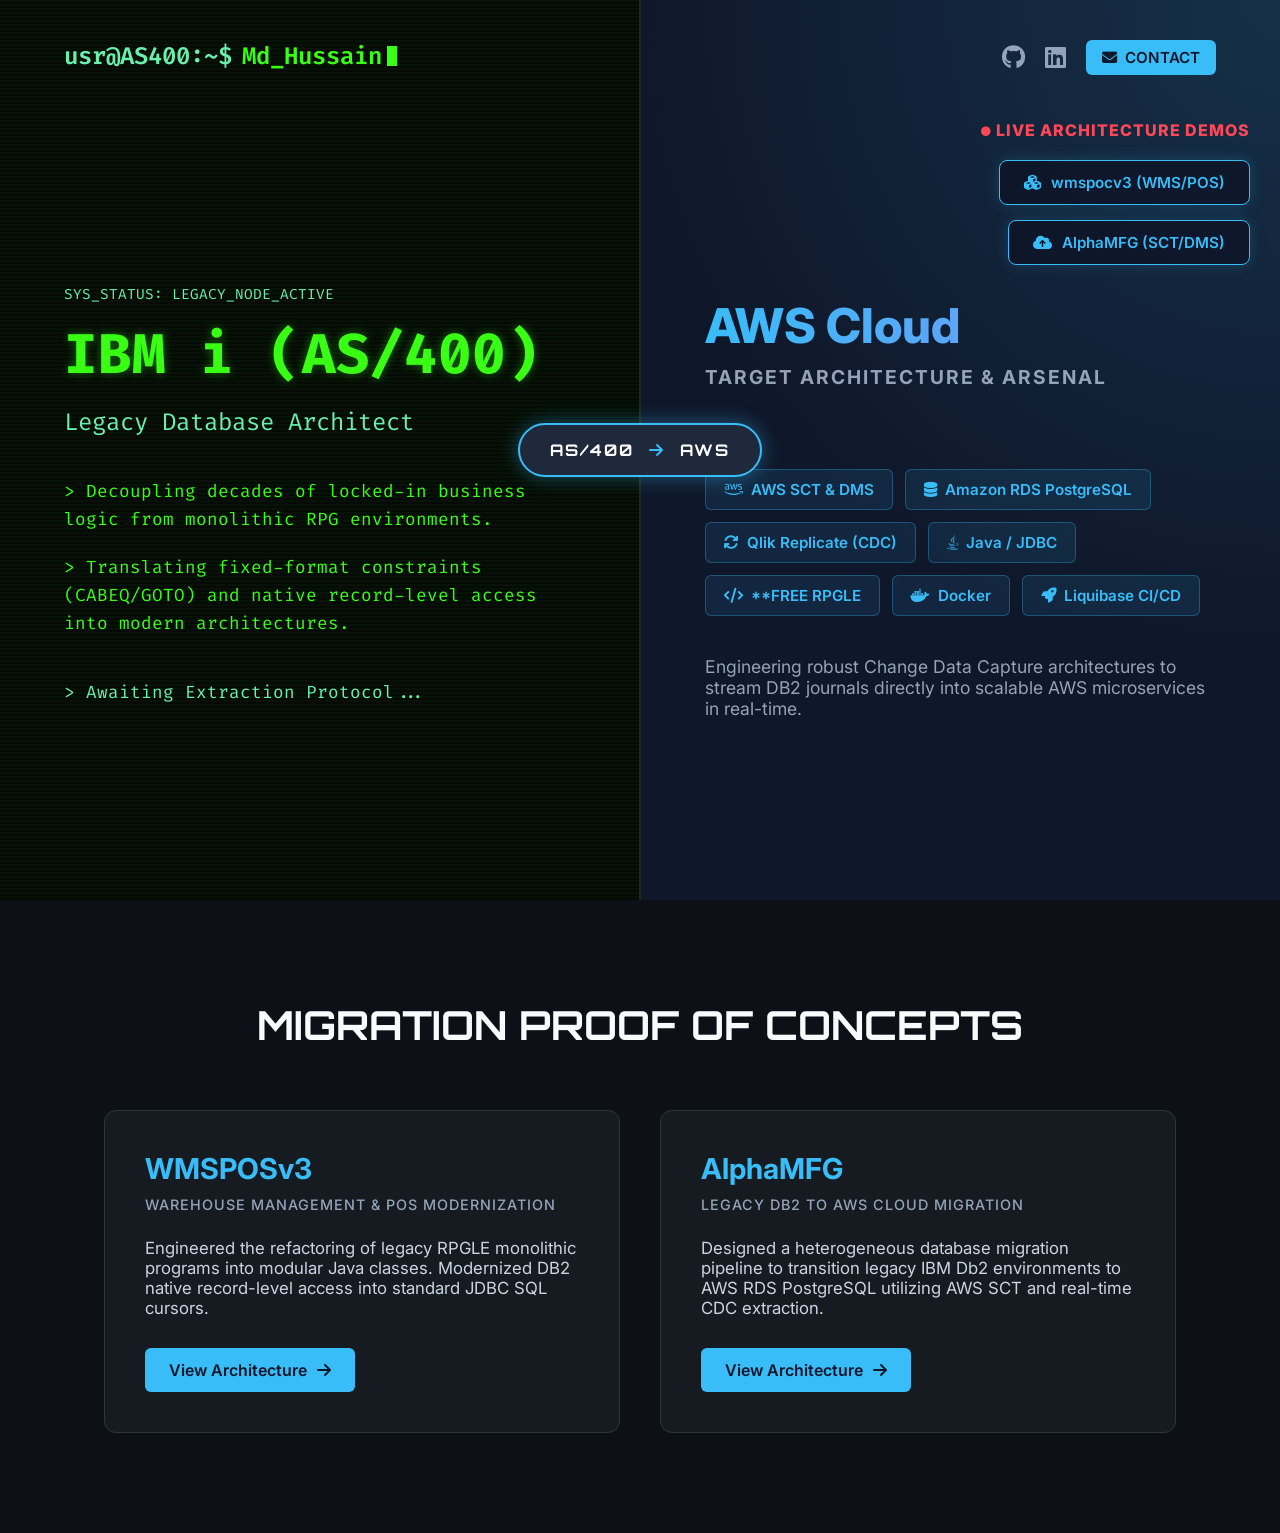
==== index.html @ d0392598 "Create index.html" ====
<!DOCTYPE html>
<html lang="en">
<head>
    <meta charset="UTF-8">
    <meta name="viewport" content="width=device-width, initial-scale=1.0">
    <title>Md Hussain | Legacy to Cloud Architect</title>
    <!-- Google Fonts: Monospace for AS400, Clean Sans for AWS -->
    <link href="https://fonts.googleapis.com/css2?family=Fira+Code:wght@400;600&family=Inter:wght@400;600;800&family=Orbitron:wght@700&display=swap" rel="stylesheet">
    <!-- FontAwesome -->
    <link rel="stylesheet" href="https://cdnjs.cloudflare.com/ajax/libs/font-awesome/6.4.0/css/all.min.css">
    
    <style>
        * {
            margin: 0;
            padding: 0;
            box-sizing: border-box;
        }

        body {
            background-color: #0d1117; /* Very dark background for below the fold */
            color: #fff;
            overflow-x: hidden;
        }

        /* --- SPLIT HERO SECTION --- */
        .split-hero {
            display: flex;
            min-height: 100vh;
            width: 100%;
            position: relative;
        }

        @media (max-width: 900px) {
            .split-hero {
                flex-direction: column;
            }
            .side {
                min-height: auto;
                padding-bottom: 50px;
            }
        }

        .side {
            flex: 1;
            padding: 40px 5%;
            display: flex;
            flex-direction: column;
            position: relative;
        }

        /* 1. AS400 Greenscreen Side (LEFT) */
        .as400-side {
            background-color: #050a05;
            color: #39ff14;
            font-family: 'Fira Code', monospace;
            border-right: 2px solid rgba(255, 255, 255, 0.1);
            background-image: linear-gradient(rgba(57, 255, 20, 0.03) 50%, transparent 50%);
            background-size: 100% 4px;
        }

        .as400-nav {
            margin-bottom: 80px;
        }

        .as400-logo {
            font-size: 1.5rem;
            font-weight: 600;
            display: flex;
            align-items: center;
        }

        .as400-logo span:first-child { color: #69f0ae; margin-right: 10px; }
        .cursor {
            display: inline-block;
            width: 10px;
            height: 1.2rem;
            background-color: #39ff14;
            animation: blink 1s step-end infinite;
            margin-left: 5px;
        }

        @keyframes blink { 0%, 100% { opacity: 1; } 50% { opacity: 0; } }

        .as400-content {
            margin-top: auto;
            margin-bottom: auto;
        }

        .as400-content p.system-status {
            color: #69f0ae;
            margin-bottom: 20px;
            font-size: 0.9rem;
            text-transform: uppercase;
        }

        .as400-content h1 {
            font-size: 3.5rem;
            line-height: 1.1;
            margin-bottom: 20px;
            text-shadow: 0 0 10px rgba(57, 255, 20, 0.4);
        }

        .as400-content h2 {
            font-size: 1.5rem;
            font-weight: normal;
            margin-bottom: 40px;
            color: #69f0ae;
        }

        .as400-content p.bio {
            font-size: 1.1rem;
            line-height: 1.6;
            margin-bottom: 20px;
        }

        .as400-content p.bio::before {
            content: "> ";
        }

        /* 2. AWS Cloud Side (RIGHT) */
        .aws-side {
            background-color: #0f172a; /* Slate dark */
            color: #f8fafc;
            font-family: 'Inter', sans-serif;
            background-image: radial-gradient(circle at top right, rgba(56, 189, 248, 0.15), transparent 60%);
        }

        .aws-nav {
            display: flex;
            justify-content: flex-end;
            margin-bottom: 80px;
        }

        .social-links {
            display: flex;
            align-items: center;
        }

        .social-links a.icon-link {
            color: #94a3b8;
            font-size: 1.5rem;
            margin-left: 20px;
            text-decoration: none;
            transition: color 0.3s;
        }

        .social-links a.icon-link:hover {
            color: #38bdf8;
        }

        .contact-btn {
            background: #38bdf8;
            color: #0f172a !important;
            padding: 8px 16px;
            border-radius: 6px;
            font-weight: 600;
            font-size: 0.95rem;
            margin-left: 20px;
            display: inline-flex;
            align-items: center;
            gap: 8px;
            text-transform: uppercase;
            text-decoration: none;
            transition: all 0.3s;
        }

        .contact-btn:hover {
            background: #0ea5e9;
            transform: translateY(-2px);
            box-shadow: 0 4px 12px rgba(56, 189, 248, 0.3);
        }

        .aws-content {
            margin-top: auto;
            margin-bottom: auto;
        }

        .aws-content h1 {
            font-size: 3rem;
            font-weight: 800;
            margin-bottom: 10px;
            background: linear-gradient(90deg, #38bdf8, #818cf8);
            -webkit-background-clip: text;
            -webkit-text-fill-color: transparent;
        }

        .aws-content h2 {
            font-size: 1.2rem;
            color: #94a3b8;
            margin-bottom: 80px; /* Increased to prevent overlap with the center badge */
            text-transform: uppercase;
            letter-spacing: 2px;
        }

        .cloud-tags {
            display: flex;
            flex-wrap: wrap;
            gap: 12px;
        }

        .cloud-tag {
            background: rgba(56, 189, 248, 0.1);
            color: #38bdf8;
            border: 1px solid rgba(56, 189, 248, 0.3);
            padding: 10px 18px;
            border-radius: 6px;
            font-size: 0.95rem;
            font-weight: 600;
            transition: all 0.3s;
            display: flex;
            align-items: center;
            gap: 8px;
        }

        .cloud-tag:hover {
            background: #38bdf8;
            color: #0f172a;
            transform: translateY(-2px);
        }

        /* --- ARROWS / CONNECTION BADGE --- */
        .migration-badge {
            position: absolute;
            top: 50%;
            left: 50%;
            transform: translate(-50%, -50%);
            background: #1e293b;
            padding: 15px 30px;
            border-radius: 30px;
            border: 2px solid #38bdf8;
            color: #fff;
            font-family: 'Orbitron', sans-serif;
            font-weight: 700;
            font-size: 1rem;
            letter-spacing: 2px;
            display: flex;
            align-items: center;
            gap: 15px;
            box-shadow: 0 0 20px rgba(56, 189, 248, 0.4);
            z-index: 10;
        }

        .migration-badge i {
            color: #38bdf8;
            animation: pulse-arrow 1.5s infinite;
        }

        @keyframes pulse-arrow {
            0% { transform: translateX(-5px); opacity: 0.5; }
            50% { transform: translateX(5px); opacity: 1; }
            100% { transform: translateX(-5px); opacity: 0.5; }
        }

        /* --- LIVE DEMO FLOATING ACTION BUTTONS --- */
        .fab-container {
            position: fixed;
            right: 30px;
            top: 120px; /* Positioned at top right below nav */
            display: flex;
            flex-direction: column;
            align-items: flex-end;
            gap: 15px;
            z-index: 9999;
        }

        .fab-header {
            font-family: 'Inter', sans-serif;
            font-size: 1rem;
            font-weight: 800;
            color: #ff4757;
            text-transform: uppercase;
            letter-spacing: 1px;
            margin-bottom: 5px;
            animation: pulse-text 1.5s infinite alternate;
        }

        .fab-btn {
            display: flex;
            align-items: center;
            justify-content: center;
            width: auto;
            padding: 12px 24px;
            background: rgba(15, 23, 42, 0.9);
            border: 1px solid #38bdf8;
            color: #38bdf8;
            font-family: 'Inter', sans-serif;
            font-size: 0.95rem;
            font-weight: 600;
            text-decoration: none;
            border-radius: 8px;
            position: relative;
            transition: all 0.3s;
            box-shadow: 0 0 15px rgba(56, 189, 248, 0.2);
            backdrop-filter: blur(10px);
        }

        .fab-btn i {
            margin-right: 10px;
        }

        .fab-btn:hover {
            background: #38bdf8;
            color: #0f172a;
            box-shadow: 0 0 20px rgba(56, 189, 248, 0.6);
            transform: scale(1.05);
        }

        @keyframes pulse-text {
            0% { opacity: 0.6; text-shadow: 0 0 5px rgba(255,71,87,0.2); }
            100% { opacity: 1; text-shadow: 0 0 10px rgba(255,71,87,0.8); }
        }

        /* --- FULL WIDTH SECTIONS BELOW --- */
        .container {
            max-width: 1200px;
            margin: 0 auto;
            padding: 100px 5%;
        }

        .section-header {
            font-family: 'Orbitron', sans-serif;
            font-size: 2.5rem;
            margin-bottom: 60px;
            text-align: center;
            color: #f8fafc;
        }

        .portfolio-grid {
            display: grid;
            grid-template-columns: repeat(auto-fit, minmax(400px, 1fr));
            gap: 40px;
        }

        .portfolio-card {
            background: #161b22;
            border: 1px solid #30363d;
            border-radius: 12px;
            padding: 40px;
            font-family: 'Inter', sans-serif;
        }

        .portfolio-card h3 {
            font-size: 1.8rem;
            margin-bottom: 10px;
            color: #38bdf8;
        }

        .portfolio-subtitle {
            color: #94a3b8;
            font-weight: 500;
            margin-bottom: 25px;
            text-transform: uppercase;
            letter-spacing: 1px;
            font-size: 0.9rem;
        }

        .portfolio-desc {
            color: #cbd5e1;
            margin-bottom: 30px;
            font-size: 1.05rem;
        }

        .view-link {
            display: inline-flex;
            align-items: center;
            gap: 10px;
            color: #0f172a;
            background: #38bdf8;
            padding: 12px 24px;
            border-radius: 6px;
            text-decoration: none;
            font-weight: 600;
            transition: all 0.2s;
        }

        .view-link:hover {
            background: #0ea5e9;
        }

        /* Responsive */
        @media (max-width: 1200px) {
            .fab-container {
                display: none; /* Hide FAB on smaller screens to prevent overlap, users will use the main links */
            }
        }
        @media (max-width: 900px) {
            .migration-badge {
                position: relative;
                top: 0; left: 0;
                transform: none;
                margin: 20px auto;
                width: max-content;
                flex-direction: column;
            }
            .migration-badge i {
                transform: rotate(90deg);
                animation: none;
            }
        }
        @media (max-width: 768px) {
            .as400-content h1 { font-size: 2.5rem; }
            .aws-content h1 { font-size: 2.2rem; }
            .portfolio-grid { grid-template-columns: 1fr; }
        }
    </style>
</head>
<body>

    <!-- Floating Live Demo Buttons -->
    <div class="fab-container">
        <div class="fab-header"><i class="fas fa-circle" style="font-size: 0.6rem; vertical-align: middle;"></i> LIVE ARCHITECTURE DEMOS</div>
        <a href="/wmspocv3" class="fab-btn"><i class="fas fa-cubes"></i> wmspocv3 (WMS/POS)</a>
        <a href="/alphamfg" class="fab-btn"><i class="fas fa-cloud-upload-alt"></i> AlphaMFG (SCT/DMS)</a>
    </div>

    <!-- Split Hero Section -->
    <section class="split-hero">

        <!-- LEFT SIDE: Legacy AS400 -->
        <div class="side as400-side">
            <div class="as400-nav">
                <div class="as400-logo">
                    <span>usr@AS400:~$</span> Md_Hussain <span class="cursor"></span>
                </div>
            </div>
            
            <div class="as400-content">
                <p class="system-status">SYS_STATUS: LEGACY_NODE_ACTIVE</p>
                <h1>IBM i (AS/400)</h1>
                <h2>Legacy Database Architect</h2>
                <p class="bio">Decoupling decades of locked-in business logic from monolithic RPG environments.</p>
                <p class="bio">Translating fixed-format constraints (CABEQ/GOTO) and native record-level access into modern architectures.</p>
                <p class="bio" style="color: #69f0ae; margin-top: 40px; animation: blink 2s infinite;">Awaiting Extraction Protocol...</p>
            </div>
        </div>

        <!-- Center Migration Badge -->
        <div class="migration-badge">
            AS/400 <i class="fas fa-arrow-right"></i> AWS
        </div>

        <!-- RIGHT SIDE: AWS Cloud -->
        <div class="side aws-side">
            <div class="aws-nav">
                <div class="social-links">
                    <a href="https://github.com/hussainproit" target="_blank" class="icon-link"><i class="fab fa-github"></i></a>
                    <a href="https://www.linkedin.com/in/as400toawshussain" target="_blank" class="icon-link"><i class="fab fa-linkedin"></i></a>
                    <a href="mailto:hussainproit@gmail.com" class="contact-btn"><i class="fas fa-envelope"></i> Contact </a>
                </div>
            </div>

            <div class="aws-content">
                <h1>AWS Cloud</h1>
                <h2>Target Architecture & Arsenal</h2>
                
                <div class="cloud-tags">
                    <div class="cloud-tag"><i class="fab fa-aws"></i> AWS SCT & DMS</div>
                    <div class="cloud-tag"><i class="fas fa-database"></i> Amazon RDS PostgreSQL</div>
                    <div class="cloud-tag"><i class="fas fa-sync"></i> Qlik Replicate (CDC)</div>
                    <div class="cloud-tag"><i class="fab fa-java"></i> Java / JDBC</div>
                    <div class="cloud-tag"><i class="fas fa-code"></i> **FREE RPGLE</div>
                    <div class="cloud-tag"><i class="fab fa-docker"></i> Docker</div>
                    <div class="cloud-tag"><i class="fas fa-rocket"></i> Liquibase CI/CD</div>
                </div>
                
                <p style="color: #94a3b8; margin-top: 40px; font-size: 1.1rem;">
                    Engineering robust Change Data Capture architectures to stream DB2 journals directly into scalable AWS microservices in real-time.
                </p>
            </div>
        </div>

    </section>

    <!-- Full Width Portfolio Section Below Fold -->
    <div class="container" id="portfolio">
        <h2 class="section-header">MIGRATION PROOF OF CONCEPTS</h2>
        
        <div class="portfolio-grid">
            
            <!-- Project 1 -->
            <div class="portfolio-card">
                <h3>WMSPOSv3</h3>
                <div class="portfolio-subtitle">Warehouse Management & POS Modernization</div>
                <p class="portfolio-desc">Engineered the refactoring of legacy RPGLE monolithic programs into modular Java classes. Modernized DB2 native record-level access into standard JDBC SQL cursors.</p>
                <a href="/wmspocv3" class="view-link">View Architecture <i class="fas fa-arrow-right"></i></a>
            </div>

            <!-- Project 2 -->
            <div class="portfolio-card">
                <h3>AlphaMFG</h3>
                <div class="portfolio-subtitle">Legacy DB2 to AWS Cloud Migration</div>
                <p class="portfolio-desc">Designed a heterogeneous database migration pipeline to transition legacy IBM Db2 environments to AWS RDS PostgreSQL utilizing AWS SCT and real-time CDC extraction.</p>
                <a href="/alphamfg" class="view-link">View Architecture <i class="fas fa-arrow-right"></i></a>
            </div>

        </div>
    </div>

</body>
</html>
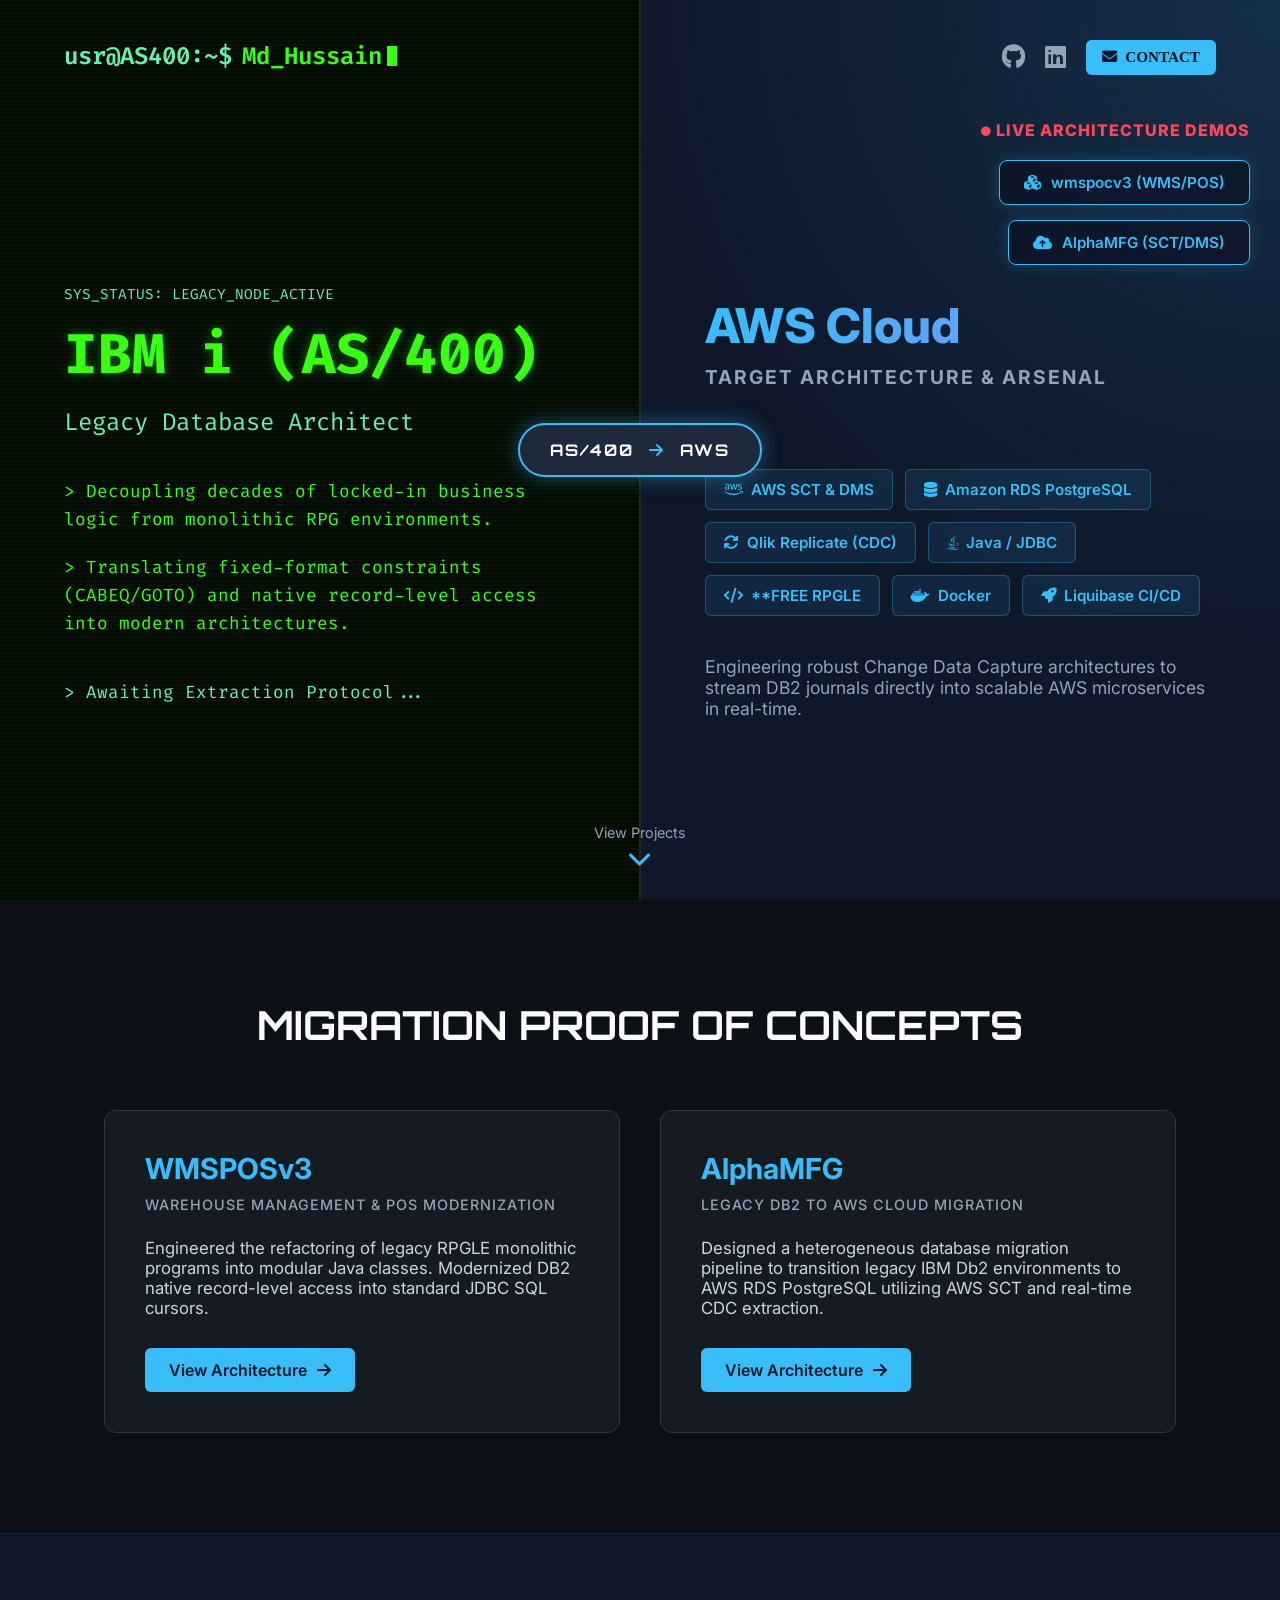
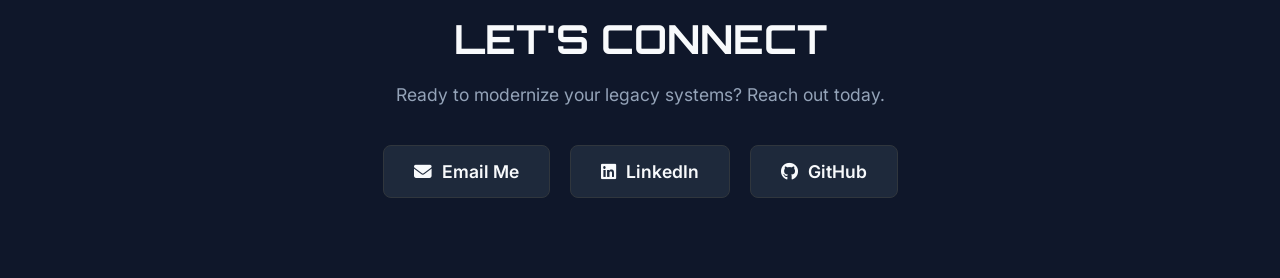
==== commit f52ed6fb: "Update mobile responsiveness and fix UI alignment Update mobile responsiveness and fix UI alignment." ====
--- a/index.html
+++ b/index.html
@@ -1,4 +1,4 @@
-<!DOCTYPE html>
+﻿<!DOCTYPE html>
 <html lang="en">
 <head>
     <meta charset="UTF-8">
@@ -31,6 +31,19 @@
         }
 
         @media (max-width: 900px) {
+            .scroll-indicator {
+                position: relative;
+                bottom: auto;
+                left: auto;
+                transform: none;
+                margin: 40px auto 20px auto;
+                animation: bounce-mobile 2s infinite;
+            }
+            @keyframes bounce-mobile {
+                0%, 20%, 50%, 80%, 100% { transform: translateY(0); }
+                40% { transform: translateY(-10px); }
+                60% { transform: translateY(-5px); }
+            }
             .split-hero {
                 flex-direction: column;
             }
@@ -377,6 +390,120 @@
             background: #0ea5e9;
         }
 
+        /* --- SCROLL INDICATOR --- */
+        .scroll-indicator {
+            position: absolute;
+            bottom: 30px;
+            left: 50%;
+            transform: translateX(-50%);
+            display: flex;
+            flex-direction: column;
+            align-items: center;
+            color: #94a3b8;
+            font-family: 'Inter', sans-serif;
+            font-size: 0.9rem;
+            text-decoration: none;
+            z-index: 20;
+            animation: bounce 2s infinite;
+        }
+        .scroll-indicator i {
+            font-size: 1.5rem;
+            margin-top: 5px;
+            color: #38bdf8;
+        }
+        @keyframes bounce {
+            0%, 20%, 50%, 80%, 100% { transform: translateY(0) translateX(-50%); }
+            40% { transform: translateY(-10px) translateX(-50%); }
+            60% { transform: translateY(-5px) translateX(-50%); }
+        }
+
+        /* --- CONTACT SECTION --- */
+        .contact-section {
+            background: #0f172a;
+            padding: 80px 5%;
+            text-align: center;
+            border-top: 1px solid #1e293b;
+        }
+        .contact-section h2 {
+            font-family: 'Orbitron', sans-serif;
+            font-size: 2.5rem;
+            color: #f8fafc;
+            margin-bottom: 20px;
+        }
+        .contact-section p {
+            color: #94a3b8;
+            font-family: 'Inter', sans-serif;
+            font-size: 1.1rem;
+            margin-bottom: 40px;
+        }
+        .contact-buttons {
+            display: flex;
+            justify-content: center;
+            gap: 20px;
+            flex-wrap: wrap;
+        }
+        .contact-action {
+            display: inline-flex;
+            align-items: center;
+            gap: 10px;
+            background: #1e293b;
+            color: #f8fafc;
+            border: 1px solid #30363d;
+            padding: 15px 30px;
+            border-radius: 8px;
+            font-family: 'Inter', sans-serif;
+            font-size: 1.1rem;
+            font-weight: 600;
+            text-decoration: none;
+            transition: all 0.3s;
+        }
+        .contact-action:hover {
+            background: #38bdf8;
+            color: #0f172a;
+            border-color: #38bdf8;
+            transform: translateY(-3px);
+            box-shadow: 0 4px 12px rgba(56, 189, 248, 0.3);
+        }
+
+        /* --- HERO SOCIALS --- */
+        .hero-socials {
+            position: absolute;
+            top: 40px;
+            right: 5%;
+            z-index: 100;
+        }
+
+        @media (max-width: 600px) {
+            .social-links.hero-socials {
+                top: 15px;
+                right: 5%;
+                display: flex;
+                align-items: center;
+                gap: 15px !important;
+            }
+            .social-links.hero-socials .contact-btn span {
+                display: none !important;
+            }
+            .social-links.hero-socials a.icon-link,
+            .social-links.hero-socials a.contact-btn {
+                margin: 0 !important;
+                padding: 0 !important;
+                background: transparent !important;
+                border: none !important;
+                box-shadow: none !important;
+                color: #94a3b8 !important;
+                font-size: 1.5rem !important; /* Keep size consistent with desktop */
+                width: 24px !important;       /* Fix width to match icon size */
+                height: 24px !important;
+                display: flex !important;
+                justify-content: center !important;
+                align-items: center !important;
+            }
+            .social-links.hero-socials a.contact-btn i {
+                margin: 0 !important;
+            }
+        }
+
         /* Responsive */
         @media (max-width: 1200px) {
             .fab-container {
@@ -384,6 +511,19 @@
             }
         }
         @media (max-width: 900px) {
+            .scroll-indicator {
+                position: relative;
+                bottom: auto;
+                left: auto;
+                transform: none;
+                margin: 40px auto 20px auto;
+                animation: bounce-mobile 2s infinite;
+            }
+            @keyframes bounce-mobile {
+                0%, 20%, 50%, 80%, 100% { transform: translateY(0); }
+                40% { transform: translateY(-10px); }
+                60% { transform: translateY(-5px); }
+            }
             .migration-badge {
                 position: relative;
                 top: 0; left: 0;
@@ -415,6 +555,11 @@
 
     <!-- Split Hero Section -->
     <section class="split-hero">
+        <div class="social-links hero-socials">
+            <a href="https://github.com/hussainproit" target="_blank" class="icon-link"><i class="fab fa-github"></i></a>
+            <a href="https://www.linkedin.com/in/as400toawshussain" target="_blank" class="icon-link"><i class="fab fa-linkedin"></i></a>
+            <a href="mailto:hussainproit@gmail.com" class="contact-btn"><i class="fas fa-envelope"></i> <span>Contact</span></a>
+        </div>
 
         <!-- LEFT SIDE: Legacy AS400 -->
         <div class="side as400-side">
@@ -469,6 +614,11 @@
             </div>
         </div>
 
+        <!-- Scroll Indicator -->
+        <a href="#portfolio" class="scroll-indicator">
+            View Projects
+            <i class="fas fa-chevron-down"></i>
+        </a>
     </section>
 
     <!-- Full Width Portfolio Section Below Fold -->
@@ -496,5 +646,15 @@
         </div>
     </div>
 
+    <!-- Contact Section -->
+    <section class="contact-section" id="contact">
+        <h2>LET'S CONNECT</h2>
+        <p>Ready to modernize your legacy systems? Reach out today.</p>
+        <div class="contact-buttons">
+            <a href="mailto:hussainproit@gmail.com" class="contact-action"><i class="fas fa-envelope"></i> Email Me</a>
+            <a href="https://www.linkedin.com/in/as400toawshussain" target="_blank" class="contact-action"><i class="fab fa-linkedin"></i> LinkedIn</a>
+            <a href="https://github.com/hussainproit" target="_blank" class="contact-action"><i class="fab fa-github"></i> GitHub</a>
+        </div>
+    </section>
 </body>
 </html>
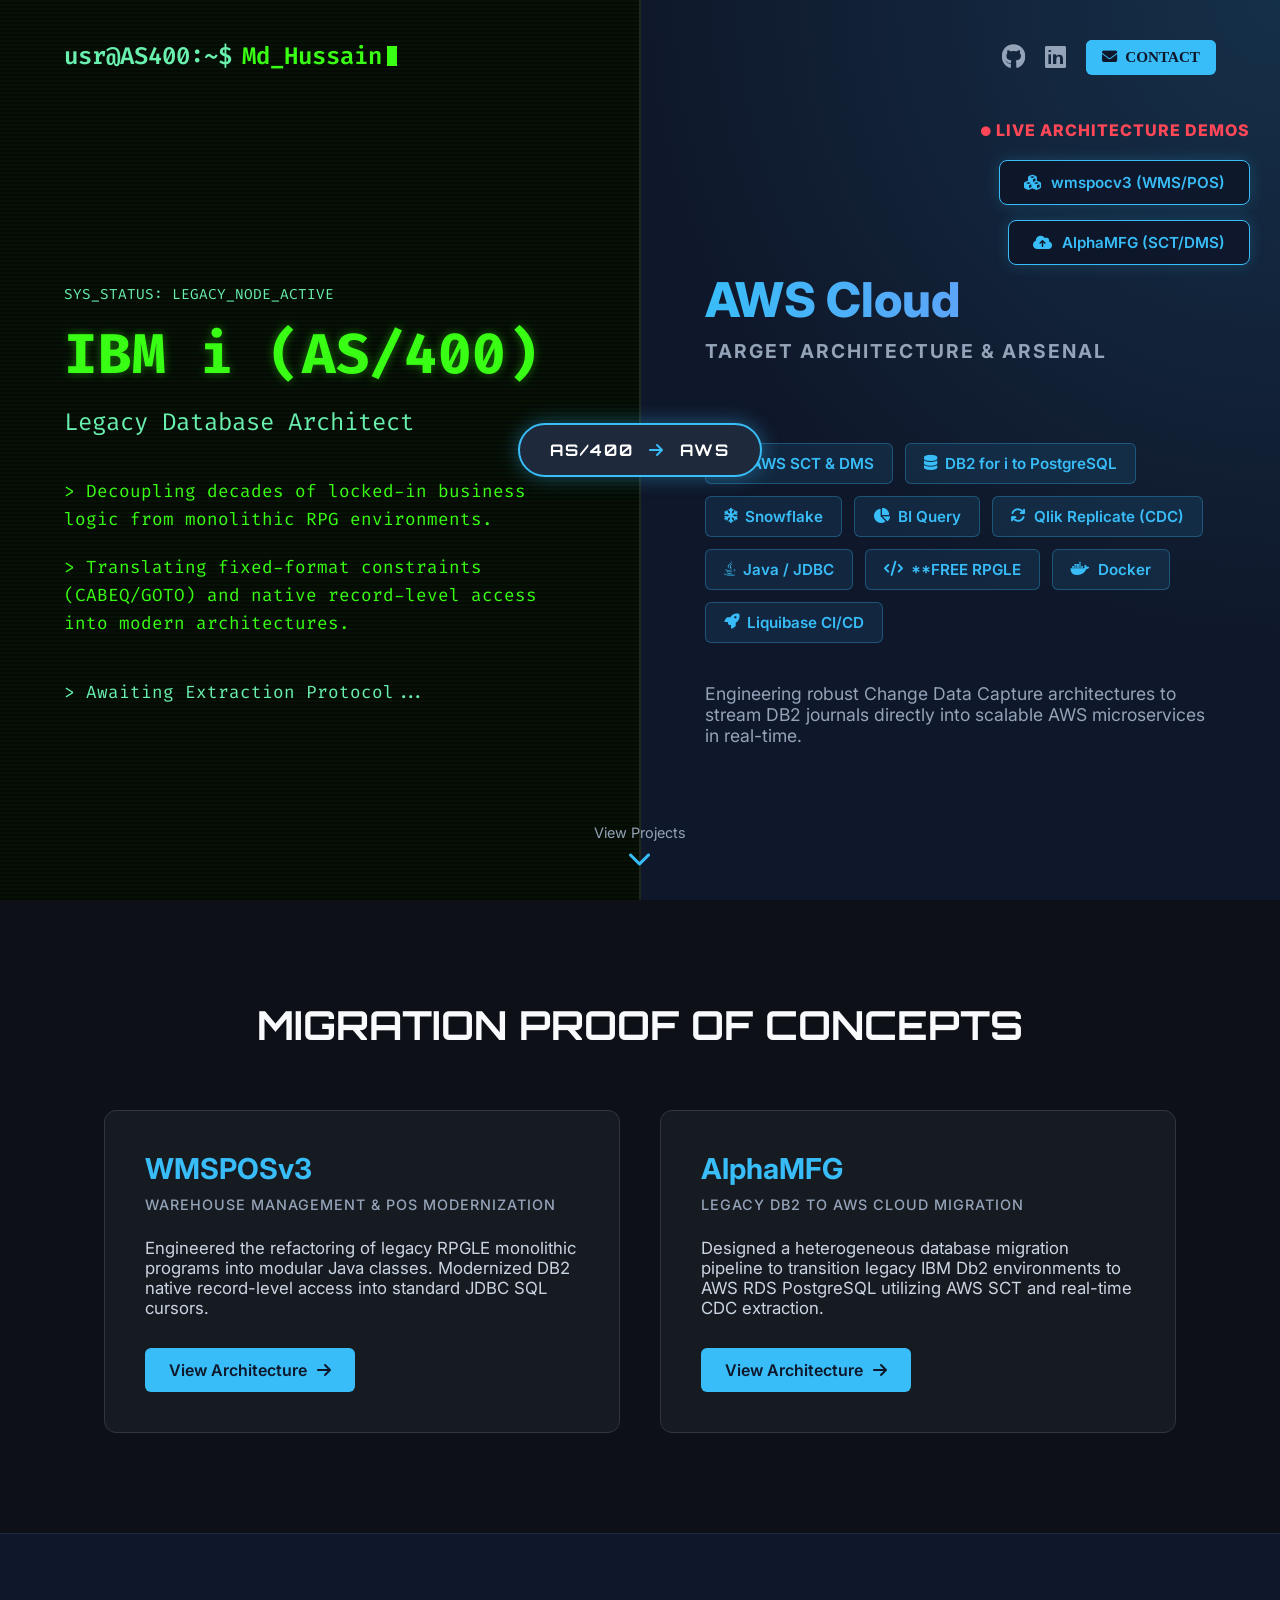
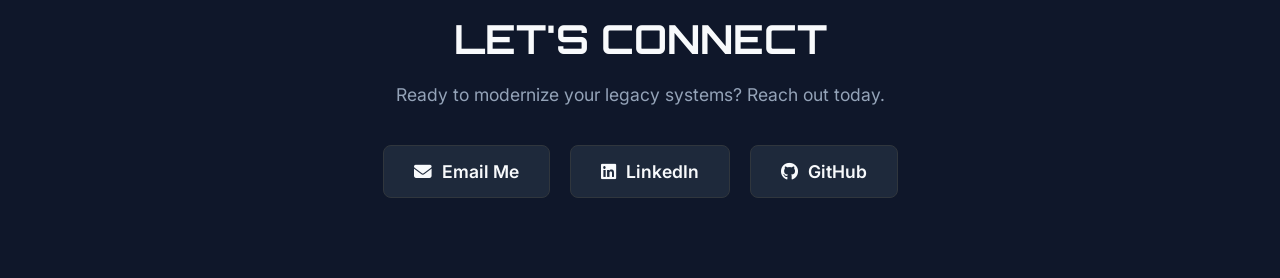
==== commit 48fea986: "Fix URL formatting, enhance mobile UI visibility, and add Snowflake/DB2 tags" ====
--- a/index.html
+++ b/index.html
@@ -1,4 +1,4 @@
-﻿<!DOCTYPE html>
+<!DOCTYPE html>
 <html lang="en">
 <head>
     <meta charset="UTF-8">
@@ -504,25 +504,42 @@
             }
         }
 
-        /* Responsive */
         @media (max-width: 1200px) {
             .fab-container {
-                display: none; /* Hide FAB on smaller screens to prevent overlap, users will use the main links */
+                display: flex;
+                top: auto;
+                bottom: 20px;
+                right: 20px;
+                transform: scale(0.85);
+                transform-origin: bottom right;
             }
         }
         @media (max-width: 900px) {
             .scroll-indicator {
-                position: relative;
-                bottom: auto;
-                left: auto;
-                transform: none;
-                margin: 40px auto 20px auto;
+                position: fixed;
+                bottom: 15px;
+                left: 50%;
+                transform: translateX(-50%);
+                z-index: 999;
+                background: rgba(15, 23, 42, 0.85);
+                padding: 8px 16px;
+                border-radius: 20px;
+                border: 1px solid #38bdf8;
+                box-shadow: 0 4px 15px rgba(0,0,0,0.5);
                 animation: bounce-mobile 2s infinite;
             }
+            .fab-container {
+                display: flex;
+                top: auto;
+                bottom: 75px;
+                right: 15px;
+                transform: scale(0.8);
+                transform-origin: bottom right;
+            }
             @keyframes bounce-mobile {
-                0%, 20%, 50%, 80%, 100% { transform: translateY(0); }
-                40% { transform: translateY(-10px); }
-                60% { transform: translateY(-5px); }
+                0%, 20%, 50%, 80%, 100% { transform: translateY(0) translateX(-50%); }
+                40% { transform: translateY(-10px) translateX(-50%); }
+                60% { transform: translateY(-5px) translateX(-50%); }
             }
             .migration-badge {
                 position: relative;
@@ -556,7 +573,7 @@
     <!-- Split Hero Section -->
     <section class="split-hero">
         <div class="social-links hero-socials">
-            <a href="https://github.com/hussainproit" target="_blank" class="icon-link"><i class="fab fa-github"></i></a>
+            <a href="https://github.com/hussainproit/hussainproit.github.io" target="_blank" class="icon-link"><i class="fab fa-github"></i></a>
             <a href="https://www.linkedin.com/in/as400toawshussain" target="_blank" class="icon-link"><i class="fab fa-linkedin"></i></a>
             <a href="mailto:hussainproit@gmail.com" class="contact-btn"><i class="fas fa-envelope"></i> <span>Contact</span></a>
         </div>
@@ -588,7 +605,7 @@
         <div class="side aws-side">
             <div class="aws-nav">
                 <div class="social-links">
-                    <a href="https://github.com/hussainproit" target="_blank" class="icon-link"><i class="fab fa-github"></i></a>
+                    <a href="https://github.com/hussainproit/hussainproit.github.io" target="_blank" class="icon-link"><i class="fab fa-github"></i></a>
                     <a href="https://www.linkedin.com/in/as400toawshussain" target="_blank" class="icon-link"><i class="fab fa-linkedin"></i></a>
                     <a href="mailto:hussainproit@gmail.com" class="contact-btn"><i class="fas fa-envelope"></i> Contact </a>
                 </div>
@@ -600,7 +617,9 @@
                 
                 <div class="cloud-tags">
                     <div class="cloud-tag"><i class="fab fa-aws"></i> AWS SCT & DMS</div>
-                    <div class="cloud-tag"><i class="fas fa-database"></i> Amazon RDS PostgreSQL</div>
+                    <div class="cloud-tag"><i class="fas fa-database"></i> DB2 for i to PostgreSQL</div>
+                    <div class="cloud-tag"><i class="fas fa-snowflake"></i> Snowflake</div>
+                    <div class="cloud-tag"><i class="fas fa-chart-pie"></i> BI Query</div>
                     <div class="cloud-tag"><i class="fas fa-sync"></i> Qlik Replicate (CDC)</div>
                     <div class="cloud-tag"><i class="fab fa-java"></i> Java / JDBC</div>
                     <div class="cloud-tag"><i class="fas fa-code"></i> **FREE RPGLE</div>
@@ -653,7 +672,7 @@
         <div class="contact-buttons">
             <a href="mailto:hussainproit@gmail.com" class="contact-action"><i class="fas fa-envelope"></i> Email Me</a>
             <a href="https://www.linkedin.com/in/as400toawshussain" target="_blank" class="contact-action"><i class="fab fa-linkedin"></i> LinkedIn</a>
-            <a href="https://github.com/hussainproit" target="_blank" class="contact-action"><i class="fab fa-github"></i> GitHub</a>
+            <a href="https://github.com/hussainproit/hussainproit.github.io" target="_blank" class="contact-action"><i class="fab fa-github"></i> GitHub</a>
         </div>
     </section>
 </body>
